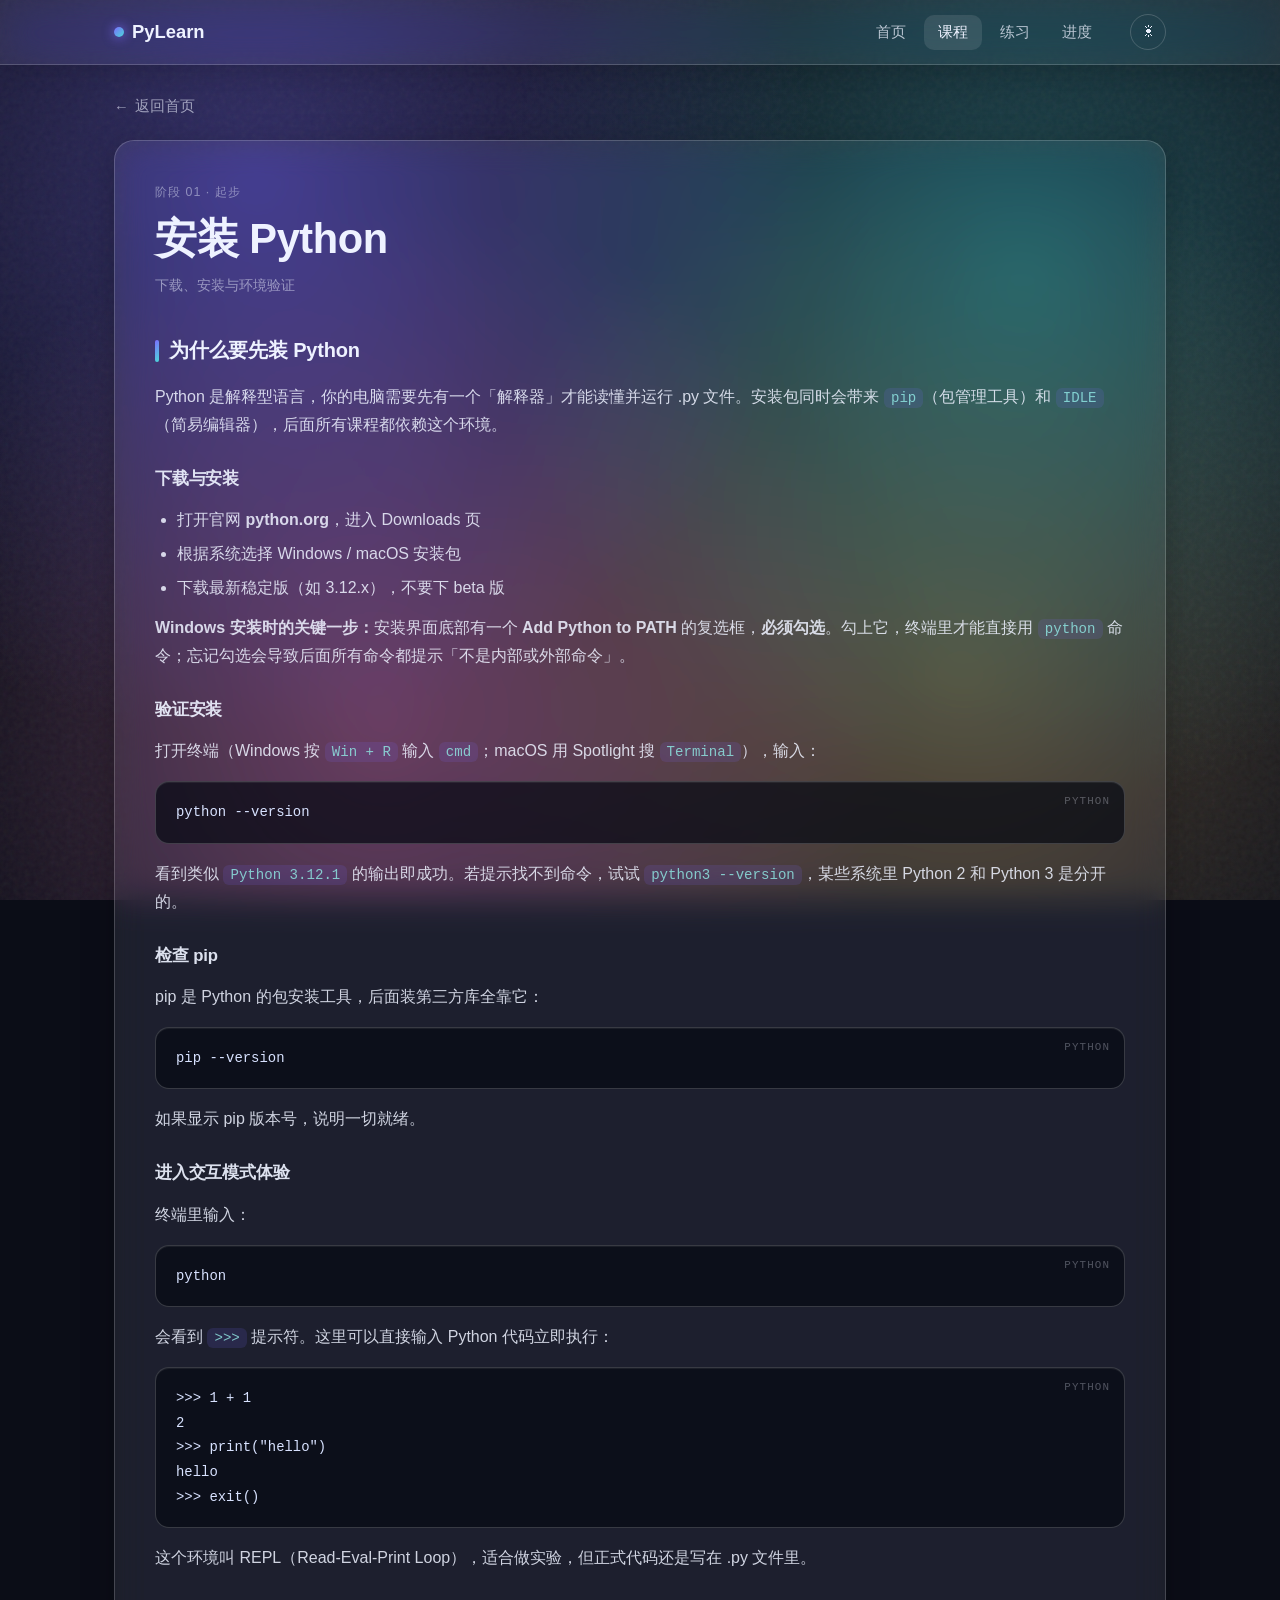
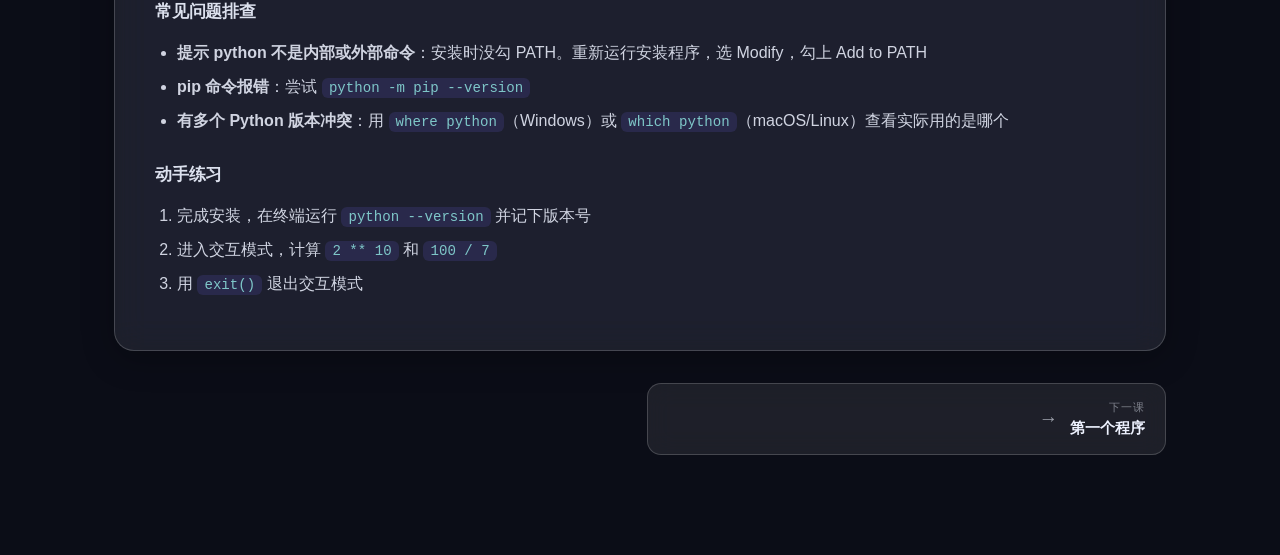
==== course.html @ 803bfa99 "first commit" ====
<!DOCTYPE html>
<html lang="zh-CN">

<head>
    <meta charset="UTF-8">
    <meta name="viewport" content="width=device-width, initial-scale=1.0">
    <title>PyLearn · 课程详情</title>
    <link rel="icon" href="assets/favicon.svg" type="image/svg+xml">
    <link rel="stylesheet" href="css/main.css">
</head>

<body data-page="course">

    <div class="mesh-bg" aria-hidden="true"></div>
    <div class="grain" aria-hidden="true"></div>

    <header class="glass-nav" id="navRoot"></header>

    <main class="page-wrap course-wrap">
        <a href="index.html" class="back-link" id="backLink">
            <span class="back-arrow">←</span> 返回首页
        </a>
        <article class="glass-card course-detail" id="courseDetail">
            <div class="loading-state">正在加载课程…</div>
        </article>
        <nav class="lesson-nav" id="lessonNav"></nav>
    </main>

    <button class="back-top" id="backTop" aria-label="返回顶部">↑</button>

    <script src="js/core/config.js"></script>
    <script src="js/utils/dom.js"></script>
    <script src="js/utils/storage.js"></script>
    <script src="js/utils/format.js"></script>
    <script src="js/components/theme.js"></script>
    <script src="js/components/nav.js"></script>
    <script src="js/components/lessonNav.js"></script>
    <script src="js/data/stages.js"></script>
    <script src="js/data/lessons/stage-01.js"></script>
    <script src="js/data/lessons/stage-02.js"></script>
    <script src="js/data/lessons/stage-03.js"></script>
    <script src="js/data/lessons/stage-04.js"></script>
    <script src="js/data/lessons/stage-05.js"></script>
    <script src="js/data/lessons/stage-06.js"></script>
    <script src="js/data/lessons/stage-07.js"></script>
    <script src="js/data/lessons/stage-08.js"></script>
    <script src="js/data/lessons/stage-09.js"></script>
    <script src="js/data/lessons/stage-10.js"></script>
    <script src="js/data/lessons/index.js"></script>
    <script src="js/pages/course.js"></script>
    <script src="js/main.js"></script>
</body>

</html>
---- css/main.css ----
@import url('base/_variables.css');
@import url('base/_reset.css');
@import url('base/_typography.css');
@import url('layout/_nav.css');
@import url('layout/_container.css');
@import url('layout/_footer.css');
@import url('components/_glass-card.css');
@import url('components/_button.css');
@import url('components/_card.css');
@import url('components/_back-top.css');
@import url('components/_progress-bar.css');
@import url('pages/_home.css');
@import url('pages/_course.css');
@import url('pages/_practice.css');
@import url('pages/_progress.css');
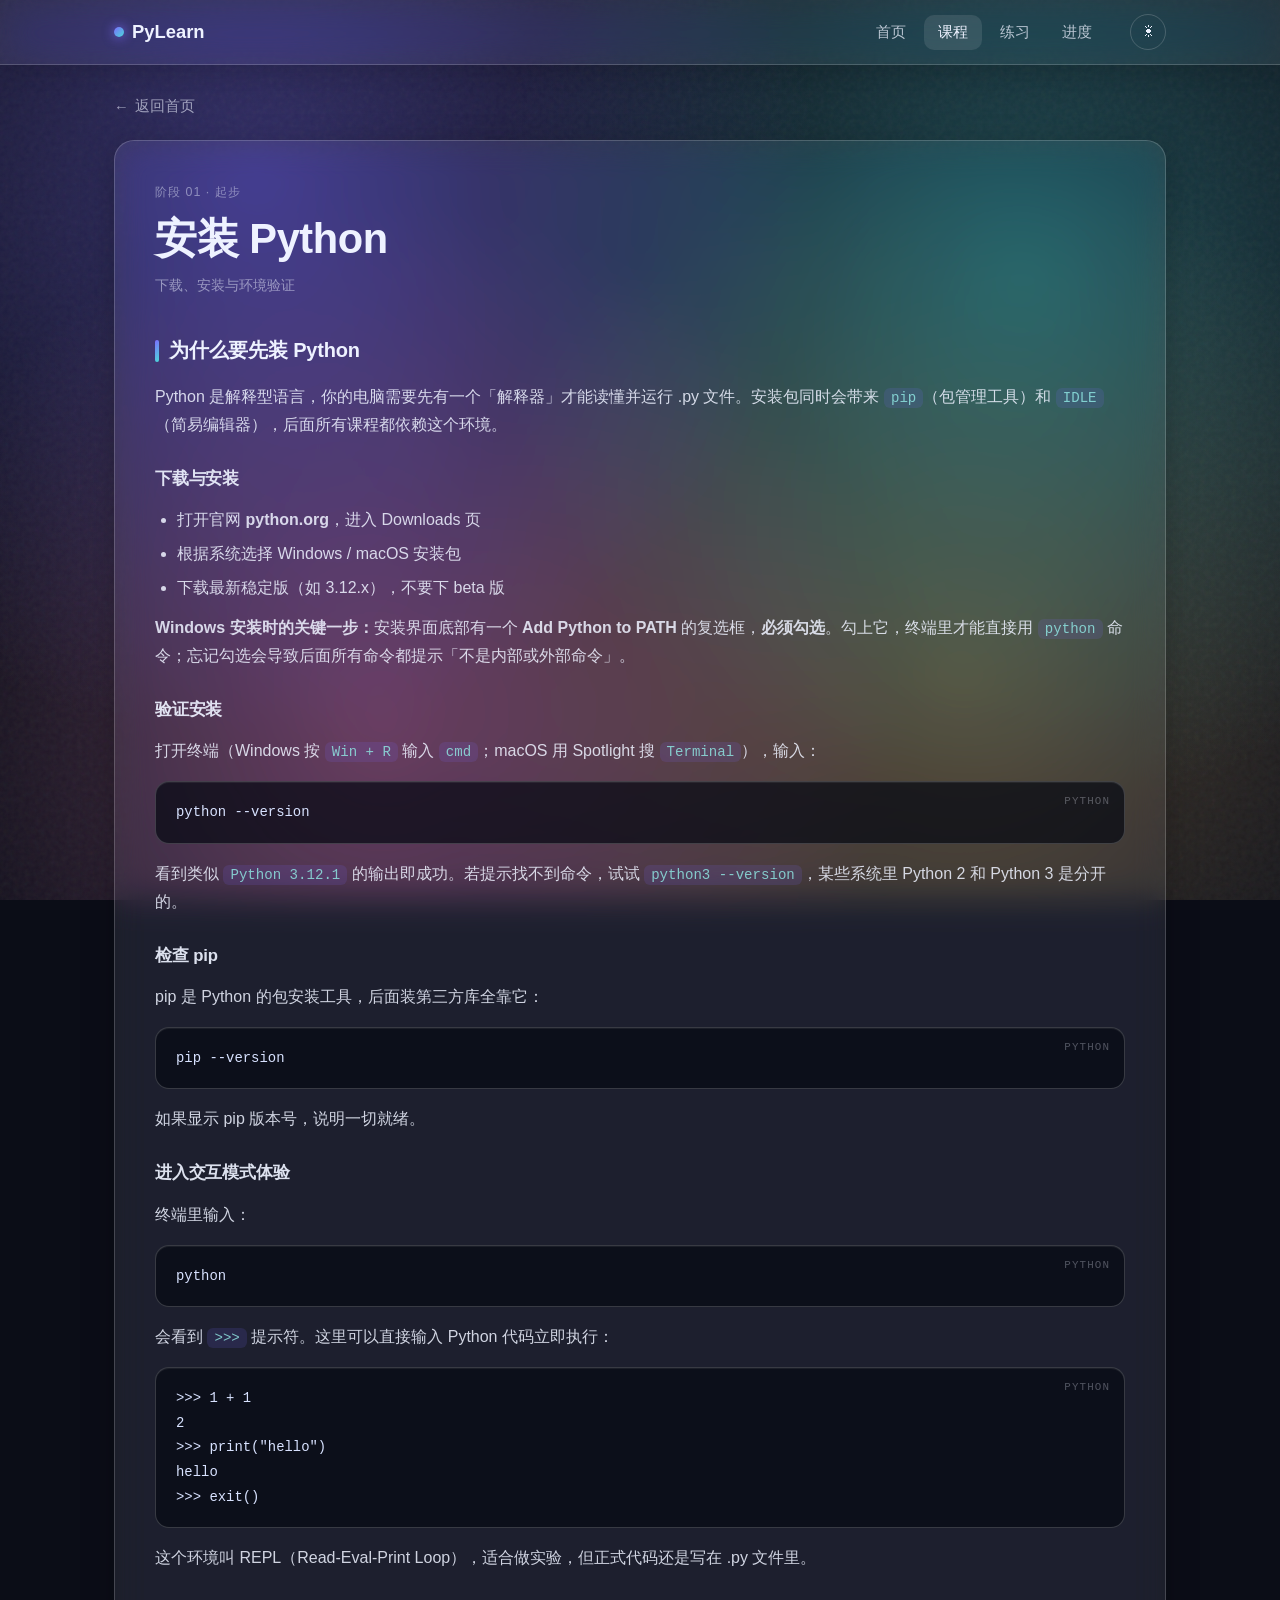
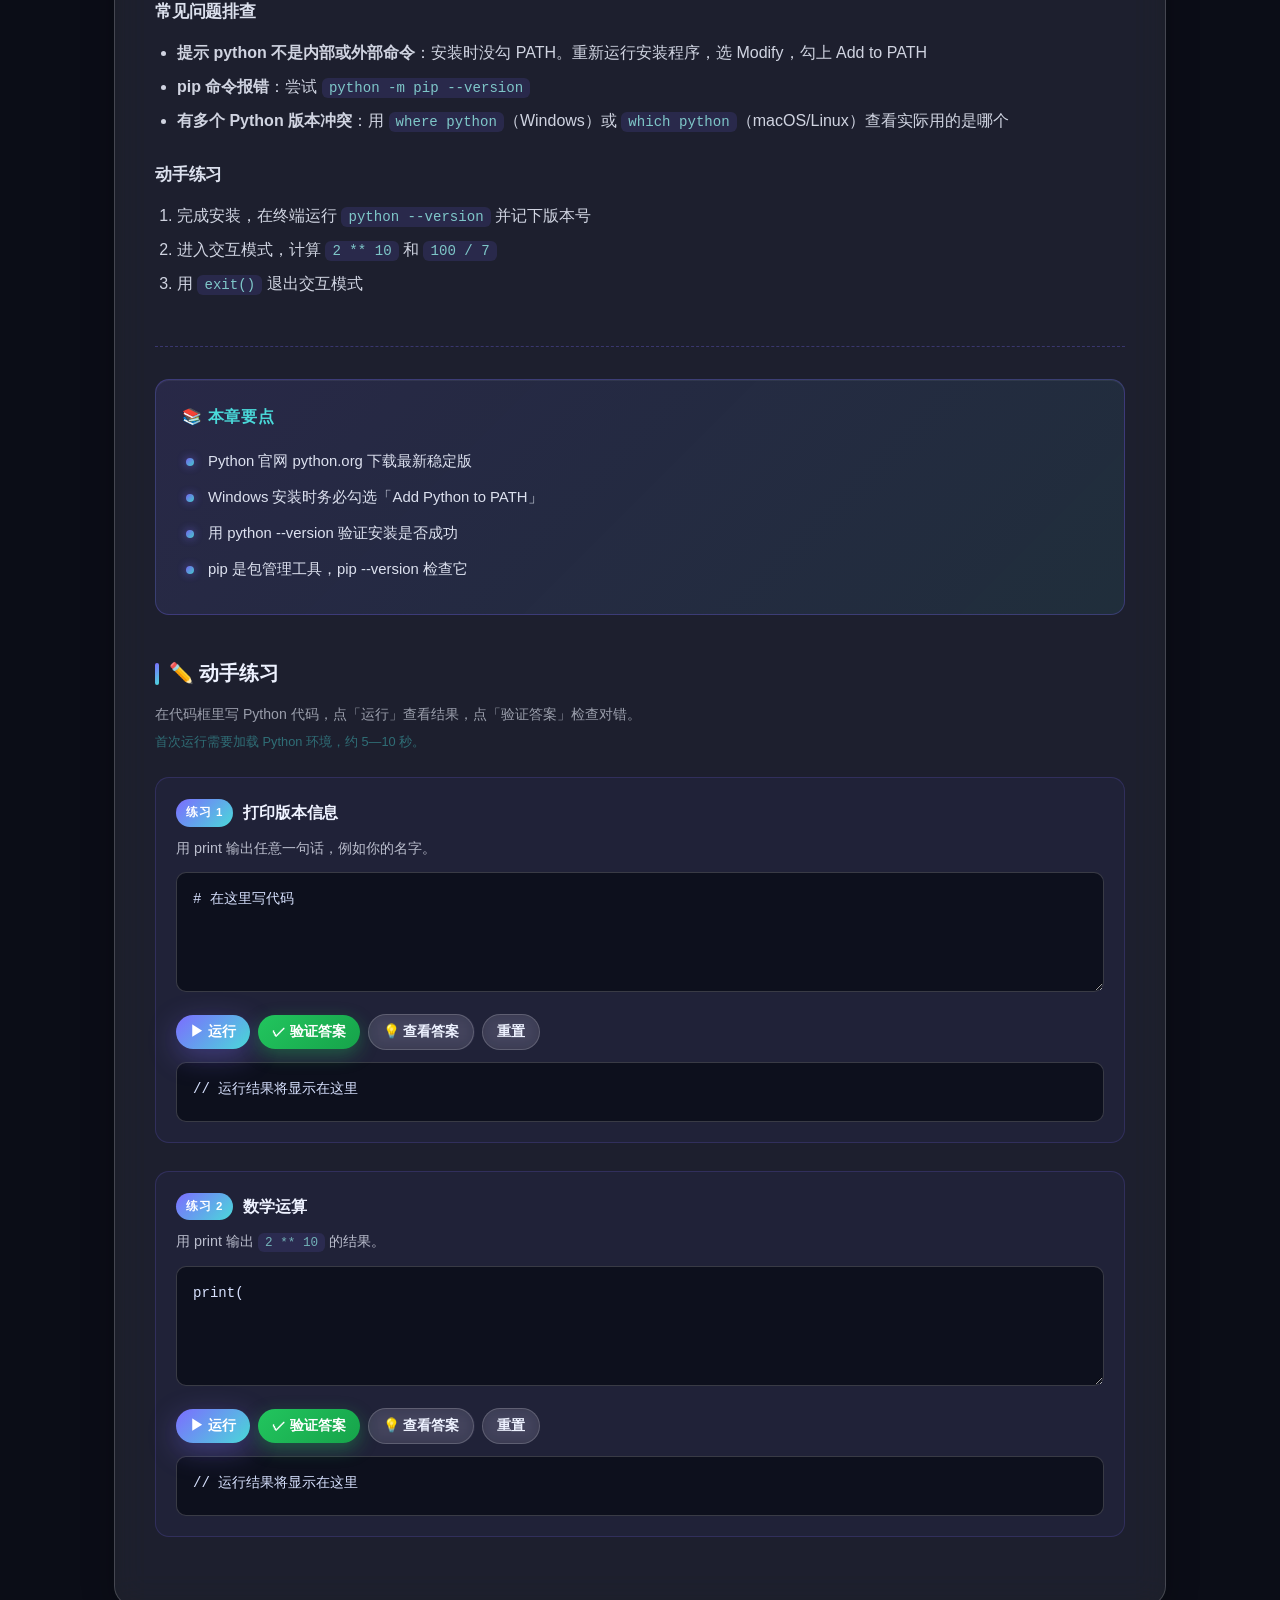
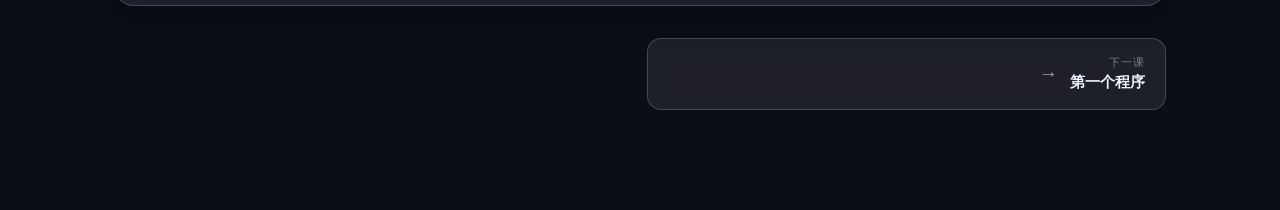
==== commit ca3a0ff4: "添加知识点and练习区and对答案" ====
--- a/course.html
+++ b/course.html
@@ -6,6 +6,7 @@
     <meta name="viewport" content="width=device-width, initial-scale=1.0">
     <title>PyLearn · 课程详情</title>
     <link rel="icon" href="assets/favicon.svg" type="image/svg+xml">
+    <link rel="preconnect" href="https://cdn.jsdelivr.net">
     <link rel="stylesheet" href="css/main.css">
 </head>
 
@@ -35,6 +36,8 @@
     <script src="js/components/theme.js"></script>
     <script src="js/components/nav.js"></script>
     <script src="js/components/lessonNav.js"></script>
+    <script src="js/components/pythonRunner.js"></script>
+    <script src="js/components/exercise.js"></script>
     <script src="js/data/stages.js"></script>
     <script src="js/data/lessons/stage-01.js"></script>
     <script src="js/data/lessons/stage-02.js"></script>
@@ -47,6 +50,8 @@
     <script src="js/data/lessons/stage-09.js"></script>
     <script src="js/data/lessons/stage-10.js"></script>
     <script src="js/data/lessons/index.js"></script>
+    <script src="js/data/summaries.js"></script>
+    <script src="js/data/exercises.js"></script>
     <script src="js/pages/course.js"></script>
     <script src="js/main.js"></script>
 </body>
